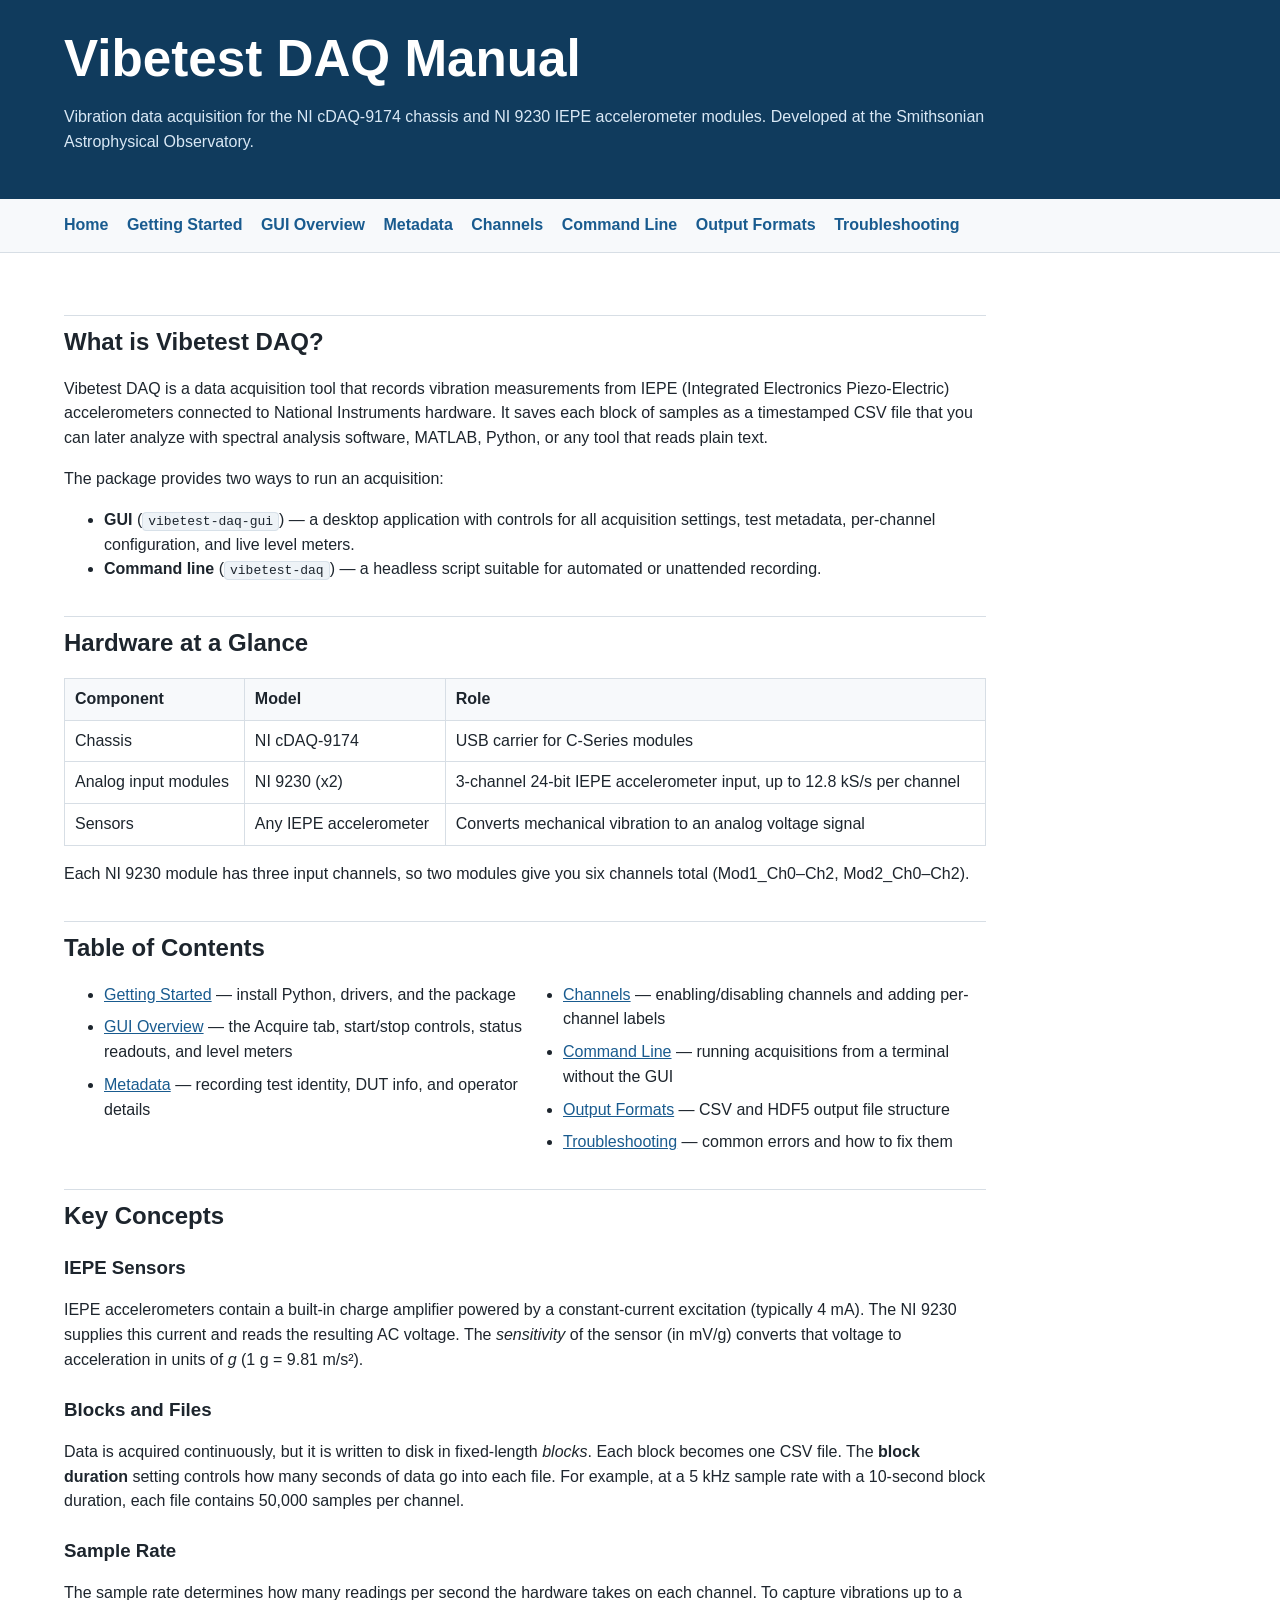
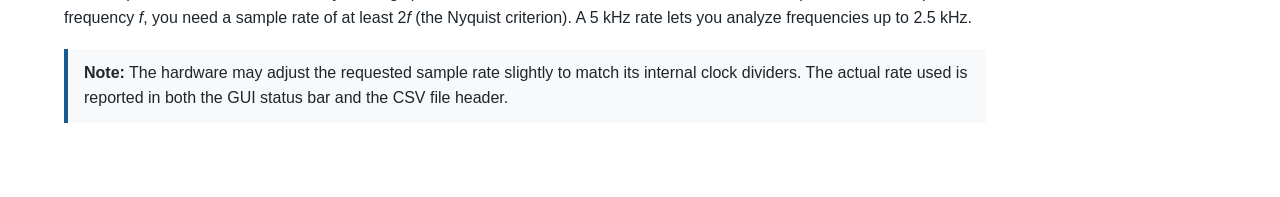
==== docs/manual/index.html @ 4ba175af "Added HDF5 output format" ====
<!DOCTYPE html>
<html lang="en">
<head>
  <meta charset="utf-8">
  <meta name="viewport" content="width=device-width, initial-scale=1">
  <title>Vibetest DAQ Manual</title>
  <link rel="stylesheet" href="manual.css">
</head>
<body>

<header>
  <h1>Vibetest DAQ Manual</h1>
  <p>Vibration data acquisition for the NI&nbsp;cDAQ-9174 chassis and NI&nbsp;9230 IEPE accelerometer modules. Developed at the Smithsonian Astrophysical Observatory.</p>
</header>

<nav>
  <a href="index.html">Home</a>
  <a href="getting-started.html">Getting Started</a>
  <a href="gui-overview.html">GUI Overview</a>
  <a href="metadata.html">Metadata</a>
  <a href="channels.html">Channels</a>
  <a href="cli.html">Command Line</a>
  <a href="csv-format.html">Output Formats</a>
  <a href="troubleshooting.html">Troubleshooting</a>
</nav>

<main>

<h2>What is Vibetest DAQ?</h2>

<p>Vibetest DAQ is a data acquisition tool that records vibration measurements from
IEPE (Integrated Electronics Piezo-Electric) accelerometers connected to National
Instruments hardware. It saves each block of samples as a timestamped CSV file that
you can later analyze with spectral analysis software, MATLAB, Python, or any tool
that reads plain text.</p>

<p>The package provides two ways to run an acquisition:</p>

<ul>
  <li><strong>GUI</strong> (<code>vibetest-daq-gui</code>) &mdash; a desktop application with
      controls for all acquisition settings, test metadata, per-channel configuration,
      and live level meters.</li>
  <li><strong>Command line</strong> (<code>vibetest-daq</code>) &mdash; a headless script
      suitable for automated or unattended recording.</li>
</ul>

<h2>Hardware at a Glance</h2>

<table>
  <tr><th>Component</th><th>Model</th><th>Role</th></tr>
  <tr><td>Chassis</td><td>NI cDAQ-9174</td><td>USB carrier for C-Series modules</td></tr>
  <tr><td>Analog input modules</td><td>NI 9230 (x2)</td><td>3-channel 24-bit IEPE accelerometer input, up to 12.8&nbsp;kS/s per channel</td></tr>
  <tr><td>Sensors</td><td>Any IEPE accelerometer</td><td>Converts mechanical vibration to an analog voltage signal</td></tr>
</table>

<p>Each NI&nbsp;9230 module has three input channels, so two modules give you six
channels total (Mod1_Ch0&ndash;Ch2, Mod2_Ch0&ndash;Ch2).</p>

<h2>Table of Contents</h2>

<ul class="toc">
  <li><a href="getting-started.html">Getting Started</a> &mdash; install Python, drivers, and the package</li>
  <li><a href="gui-overview.html">GUI Overview</a> &mdash; the Acquire tab, start/stop controls, status readouts, and level meters</li>
  <li><a href="metadata.html">Metadata</a> &mdash; recording test identity, DUT info, and operator details</li>
  <li><a href="channels.html">Channels</a> &mdash; enabling/disabling channels and adding per-channel labels</li>
  <li><a href="cli.html">Command Line</a> &mdash; running acquisitions from a terminal without the GUI</li>
  <li><a href="csv-format.html">Output Formats</a> &mdash; CSV and HDF5 output file structure</li>
  <li><a href="troubleshooting.html">Troubleshooting</a> &mdash; common errors and how to fix them</li>
</ul>

<h2>Key Concepts</h2>

<h3>IEPE Sensors</h3>
<p>IEPE accelerometers contain a built-in charge amplifier powered by a constant-current
excitation (typically 4&nbsp;mA). The NI&nbsp;9230 supplies this current and reads
the resulting AC voltage. The <em>sensitivity</em> of the sensor (in mV/g) converts
that voltage to acceleration in units of <em>g</em> (1&nbsp;g&nbsp;=&nbsp;9.81&nbsp;m/s&sup2;).</p>

<h3>Blocks and Files</h3>
<p>Data is acquired continuously, but it is written to disk in fixed-length
<em>blocks</em>. Each block becomes one CSV file. The <strong>block duration</strong>
setting controls how many seconds of data go into each file. For example, at a
5&nbsp;kHz sample rate with a 10-second block duration, each file contains
50,000 samples per channel.</p>

<h3>Sample Rate</h3>
<p>The sample rate determines how many readings per second the hardware takes on each
channel. To capture vibrations up to a frequency <em>f</em>, you need a sample rate
of at least 2<em>f</em> (the Nyquist criterion). A 5&nbsp;kHz rate lets you analyze
frequencies up to 2.5&nbsp;kHz.</p>

<div class="note">
  <strong>Note:</strong> The hardware may adjust the requested sample rate slightly
  to match its internal clock dividers. The actual rate used is reported in both the
  GUI status bar and the CSV file header.
</div>

</main>
</body>
</html>
---- docs/manual/manual.css ----
:root {
  color-scheme: light;
  --ink: #1d252d;
  --muted: #5e6b76;
  --line: #d7dee5;
  --panel: #f7f9fb;
  --accent: #195b8f;
  --accent-dark: #103b5d;
  --warn: #8a5a00;
  --ok: #236b3a;
  font-family: -apple-system, BlinkMacSystemFont, "Segoe UI", sans-serif;
}

* {
  box-sizing: border-box;
}

body {
  margin: 0;
  color: var(--ink);
  background: white;
  line-height: 1.55;
}

header {
  background: var(--accent-dark);
  color: white;
  padding: 28px clamp(18px, 5vw, 64px);
}

header p {
  max-width: 960px;
  color: #d9e8f5;
}

nav {
  border-bottom: 1px solid var(--line);
  background: var(--panel);
  padding: 10px clamp(18px, 5vw, 64px);
}

nav a {
  display: inline-block;
  margin: 4px 14px 4px 0;
  color: var(--accent);
  text-decoration: none;
  font-weight: 600;
}

main {
  max-width: 1050px;
  padding: 28px clamp(18px, 5vw, 64px) 56px;
}

h1, h2, h3 {
  line-height: 1.2;
}

h1 {
  margin: 0 0 8px;
  font-size: clamp(2rem, 5vw, 3.2rem);
}

h2 {
  margin-top: 34px;
  padding-top: 12px;
  border-top: 1px solid var(--line);
}

h3 {
  margin-top: 26px;
}

a {
  color: var(--accent);
}

code, kbd {
  background: #eef3f7;
  border: 1px solid #d8e1e9;
  border-radius: 4px;
  padding: 1px 5px;
}

table {
  border-collapse: collapse;
  width: 100%;
  margin: 16px 0;
}

th, td {
  border: 1px solid var(--line);
  padding: 8px 10px;
  text-align: left;
  vertical-align: top;
}

th {
  background: var(--panel);
}

.toc {
  columns: 2;
  column-gap: 36px;
}

.toc li {
  break-inside: avoid;
  margin: 0 0 8px;
}

.note, .warning, .example {
  border-left: 4px solid var(--accent);
  background: var(--panel);
  padding: 12px 16px;
  margin: 18px 0;
}

.warning {
  border-color: var(--warn);
}

.example {
  border-color: var(--ok);
}

.manual-figure {
  margin: 22px 0;
}

.manual-figure img {
  display: block;
  max-width: 100%;
  height: auto;
  border: 1px solid var(--line);
  background: white;
}

.manual-figure figcaption {
  color: var(--muted);
  font-size: 0.95rem;
  margin-top: 8px;
}

.next {
  margin-top: 36px;
  padding-top: 16px;
  border-top: 1px solid var(--line);
  font-weight: 600;
}

@media (max-width: 720px) {
  .toc {
    columns: 1;
  }
}
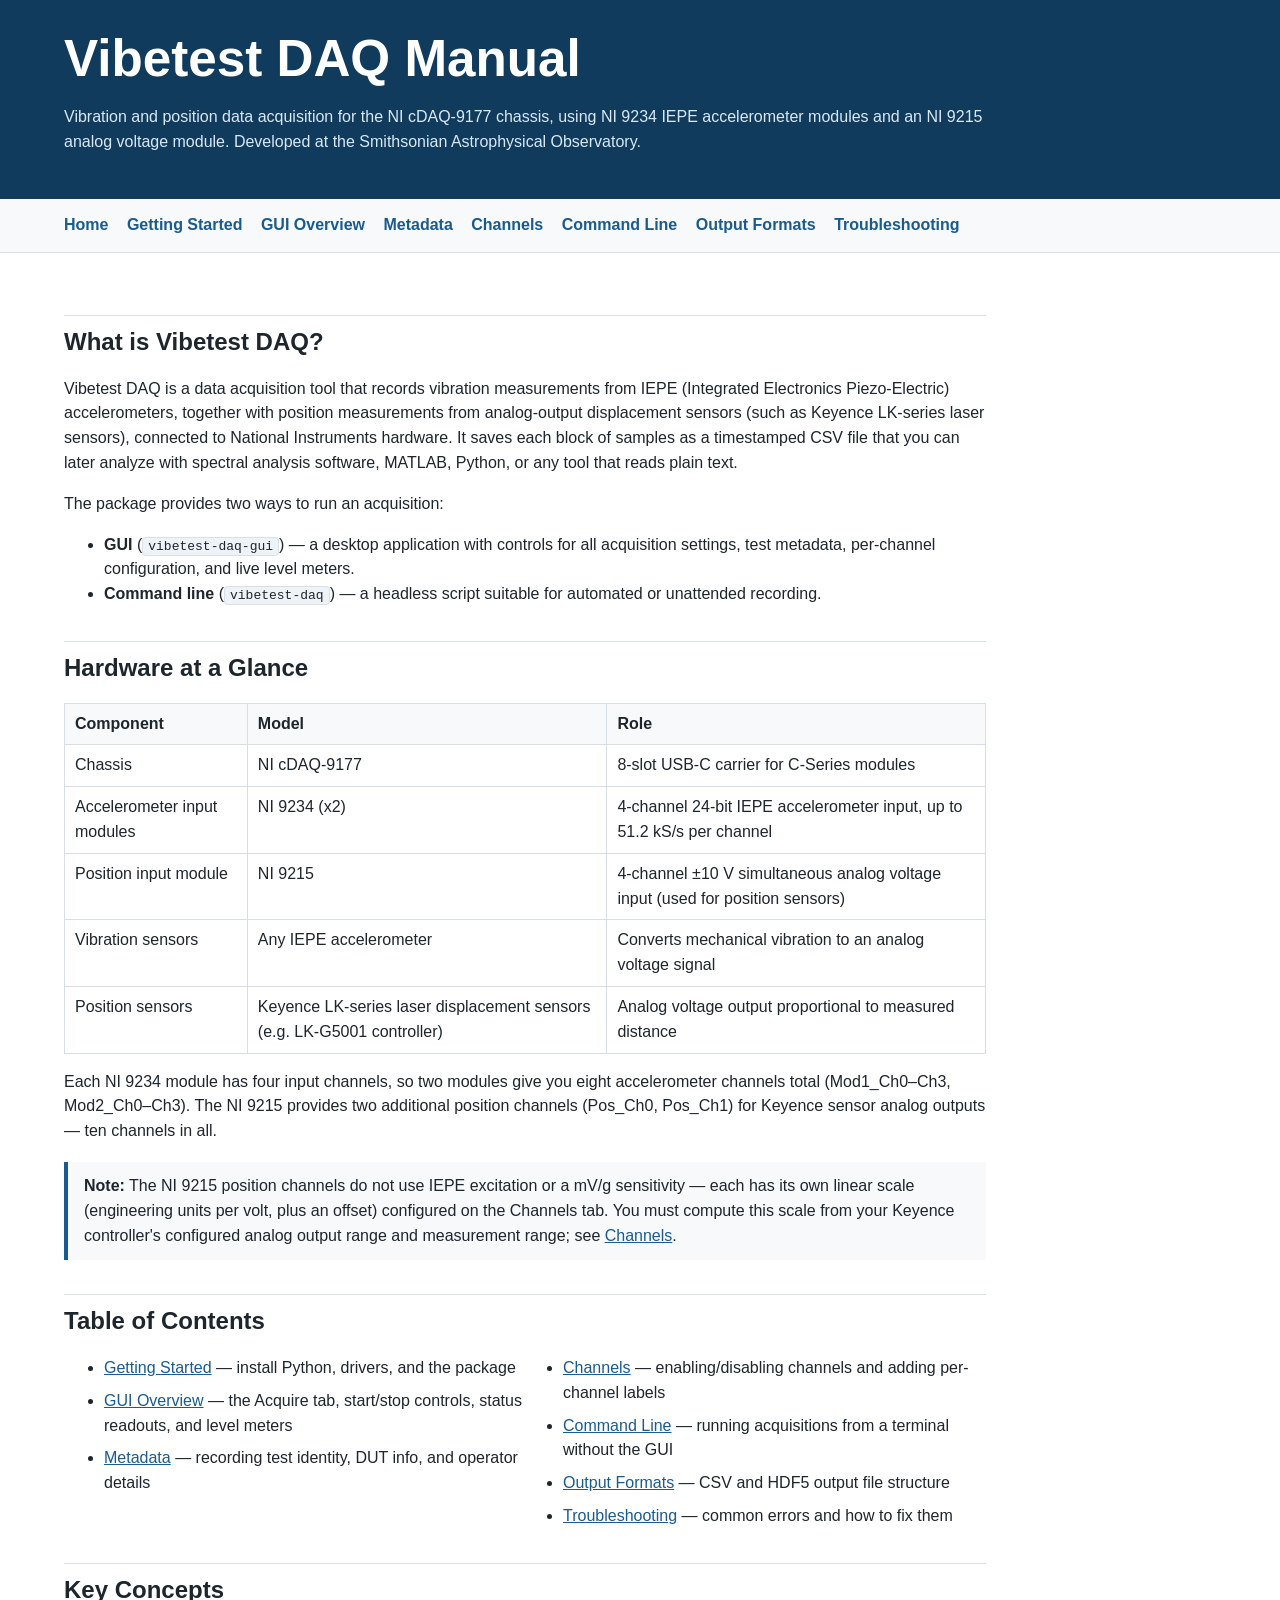
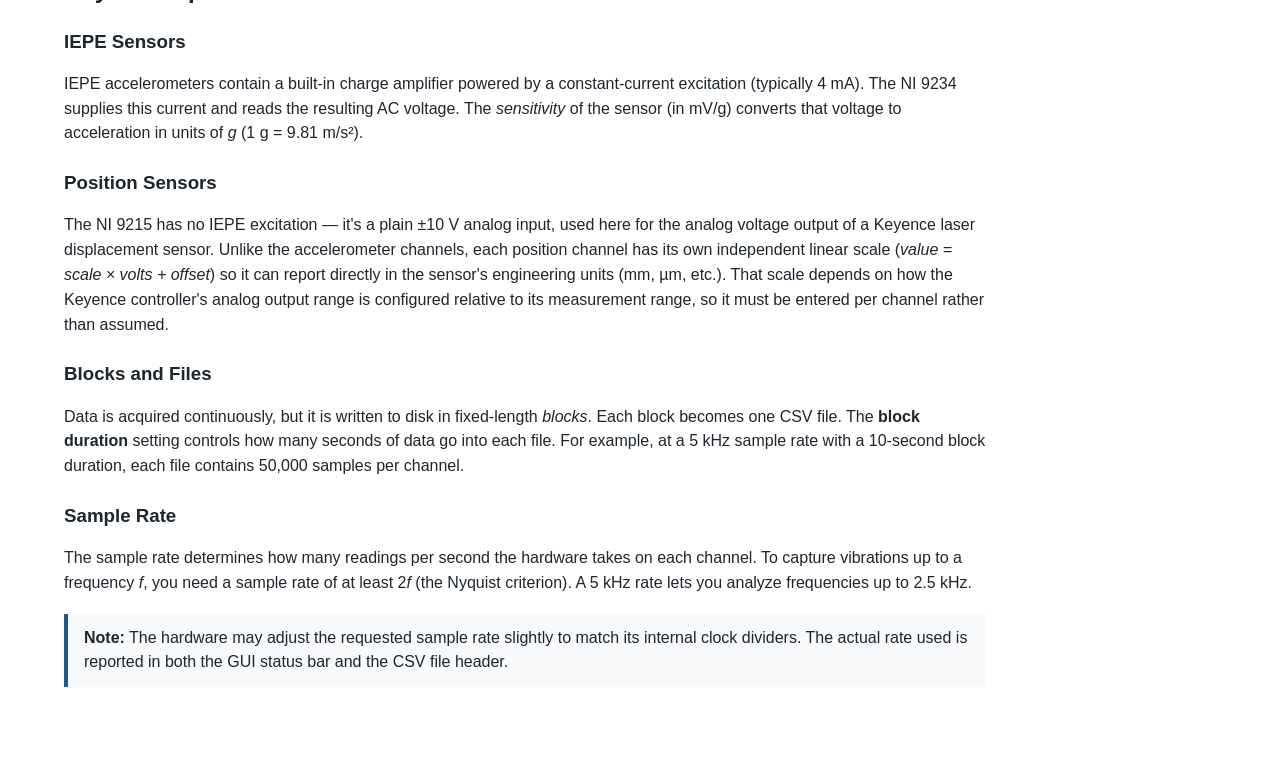
==== commit 78c30709: "Hardware update" ====
--- a/docs/manual/index.html
+++ b/docs/manual/index.html
@@ -10,7 +10,7 @@
 
 <header>
   <h1>Vibetest DAQ Manual</h1>
-  <p>Vibration data acquisition for the NI&nbsp;cDAQ-9174 chassis and NI&nbsp;9230 IEPE accelerometer modules. Developed at the Smithsonian Astrophysical Observatory.</p>
+  <p>Vibration and position data acquisition for the NI&nbsp;cDAQ-9177 chassis, using NI&nbsp;9234 IEPE accelerometer modules and an NI&nbsp;9215 analog voltage module. Developed at the Smithsonian Astrophysical Observatory.</p>
 </header>
 
 <nav>
@@ -29,10 +29,11 @@
 <h2>What is Vibetest DAQ?</h2>
 
 <p>Vibetest DAQ is a data acquisition tool that records vibration measurements from
-IEPE (Integrated Electronics Piezo-Electric) accelerometers connected to National
-Instruments hardware. It saves each block of samples as a timestamped CSV file that
-you can later analyze with spectral analysis software, MATLAB, Python, or any tool
-that reads plain text.</p>
+IEPE (Integrated Electronics Piezo-Electric) accelerometers, together with position
+measurements from analog-output displacement sensors (such as Keyence LK-series
+laser sensors), connected to National Instruments hardware. It saves each block of
+samples as a timestamped CSV file that you can later analyze with spectral analysis
+software, MATLAB, Python, or any tool that reads plain text.</p>
 
 <p>The package provides two ways to run an acquisition:</p>
 
@@ -48,13 +49,25 @@
 
 <table>
   <tr><th>Component</th><th>Model</th><th>Role</th></tr>
-  <tr><td>Chassis</td><td>NI cDAQ-9174</td><td>USB carrier for C-Series modules</td></tr>
-  <tr><td>Analog input modules</td><td>NI 9230 (x2)</td><td>3-channel 24-bit IEPE accelerometer input, up to 12.8&nbsp;kS/s per channel</td></tr>
-  <tr><td>Sensors</td><td>Any IEPE accelerometer</td><td>Converts mechanical vibration to an analog voltage signal</td></tr>
+  <tr><td>Chassis</td><td>NI cDAQ-9177</td><td>8-slot USB-C carrier for C-Series modules</td></tr>
+  <tr><td>Accelerometer input modules</td><td>NI 9234 (x2)</td><td>4-channel 24-bit IEPE accelerometer input, up to 51.2&nbsp;kS/s per channel</td></tr>
+  <tr><td>Position input module</td><td>NI 9215</td><td>4-channel &plusmn;10&nbsp;V simultaneous analog voltage input (used for position sensors)</td></tr>
+  <tr><td>Vibration sensors</td><td>Any IEPE accelerometer</td><td>Converts mechanical vibration to an analog voltage signal</td></tr>
+  <tr><td>Position sensors</td><td>Keyence LK-series laser displacement sensors (e.g. LK-G5001 controller)</td><td>Analog voltage output proportional to measured distance</td></tr>
 </table>
 
-<p>Each NI&nbsp;9230 module has three input channels, so two modules give you six
-channels total (Mod1_Ch0&ndash;Ch2, Mod2_Ch0&ndash;Ch2).</p>
+<p>Each NI&nbsp;9234 module has four input channels, so two modules give you eight
+accelerometer channels total (Mod1_Ch0&ndash;Ch3, Mod2_Ch0&ndash;Ch3). The NI&nbsp;9215
+provides two additional position channels (Pos_Ch0, Pos_Ch1) for Keyence sensor
+analog outputs — ten channels in all.</p>
+
+<div class="note">
+  <strong>Note:</strong> The NI&nbsp;9215 position channels do not use IEPE excitation
+  or a mV/g sensitivity — each has its own linear scale (engineering units per volt,
+  plus an offset) configured on the Channels tab. You must compute this scale from
+  your Keyence controller's configured analog output range and measurement range; see
+  <a href="channels.html">Channels</a>.
+</div>
 
 <h2>Table of Contents</h2>
 
@@ -72,9 +85,18 @@
 
 <h3>IEPE Sensors</h3>
 <p>IEPE accelerometers contain a built-in charge amplifier powered by a constant-current
-excitation (typically 4&nbsp;mA). The NI&nbsp;9230 supplies this current and reads
+excitation (typically 4&nbsp;mA). The NI&nbsp;9234 supplies this current and reads
 the resulting AC voltage. The <em>sensitivity</em> of the sensor (in mV/g) converts
 that voltage to acceleration in units of <em>g</em> (1&nbsp;g&nbsp;=&nbsp;9.81&nbsp;m/s&sup2;).</p>
+
+<h3>Position Sensors</h3>
+<p>The NI&nbsp;9215 has no IEPE excitation — it's a plain &plusmn;10&nbsp;V analog
+input, used here for the analog voltage output of a Keyence laser displacement
+sensor. Unlike the accelerometer channels, each position channel has its own
+independent linear scale (<em>value = scale &times; volts + offset</em>) so it can
+report directly in the sensor's engineering units (mm, &micro;m, etc.). That scale
+depends on how the Keyence controller's analog output range is configured relative
+to its measurement range, so it must be entered per channel rather than assumed.</p>
 
 <h3>Blocks and Files</h3>
 <p>Data is acquired continuously, but it is written to disk in fixed-length
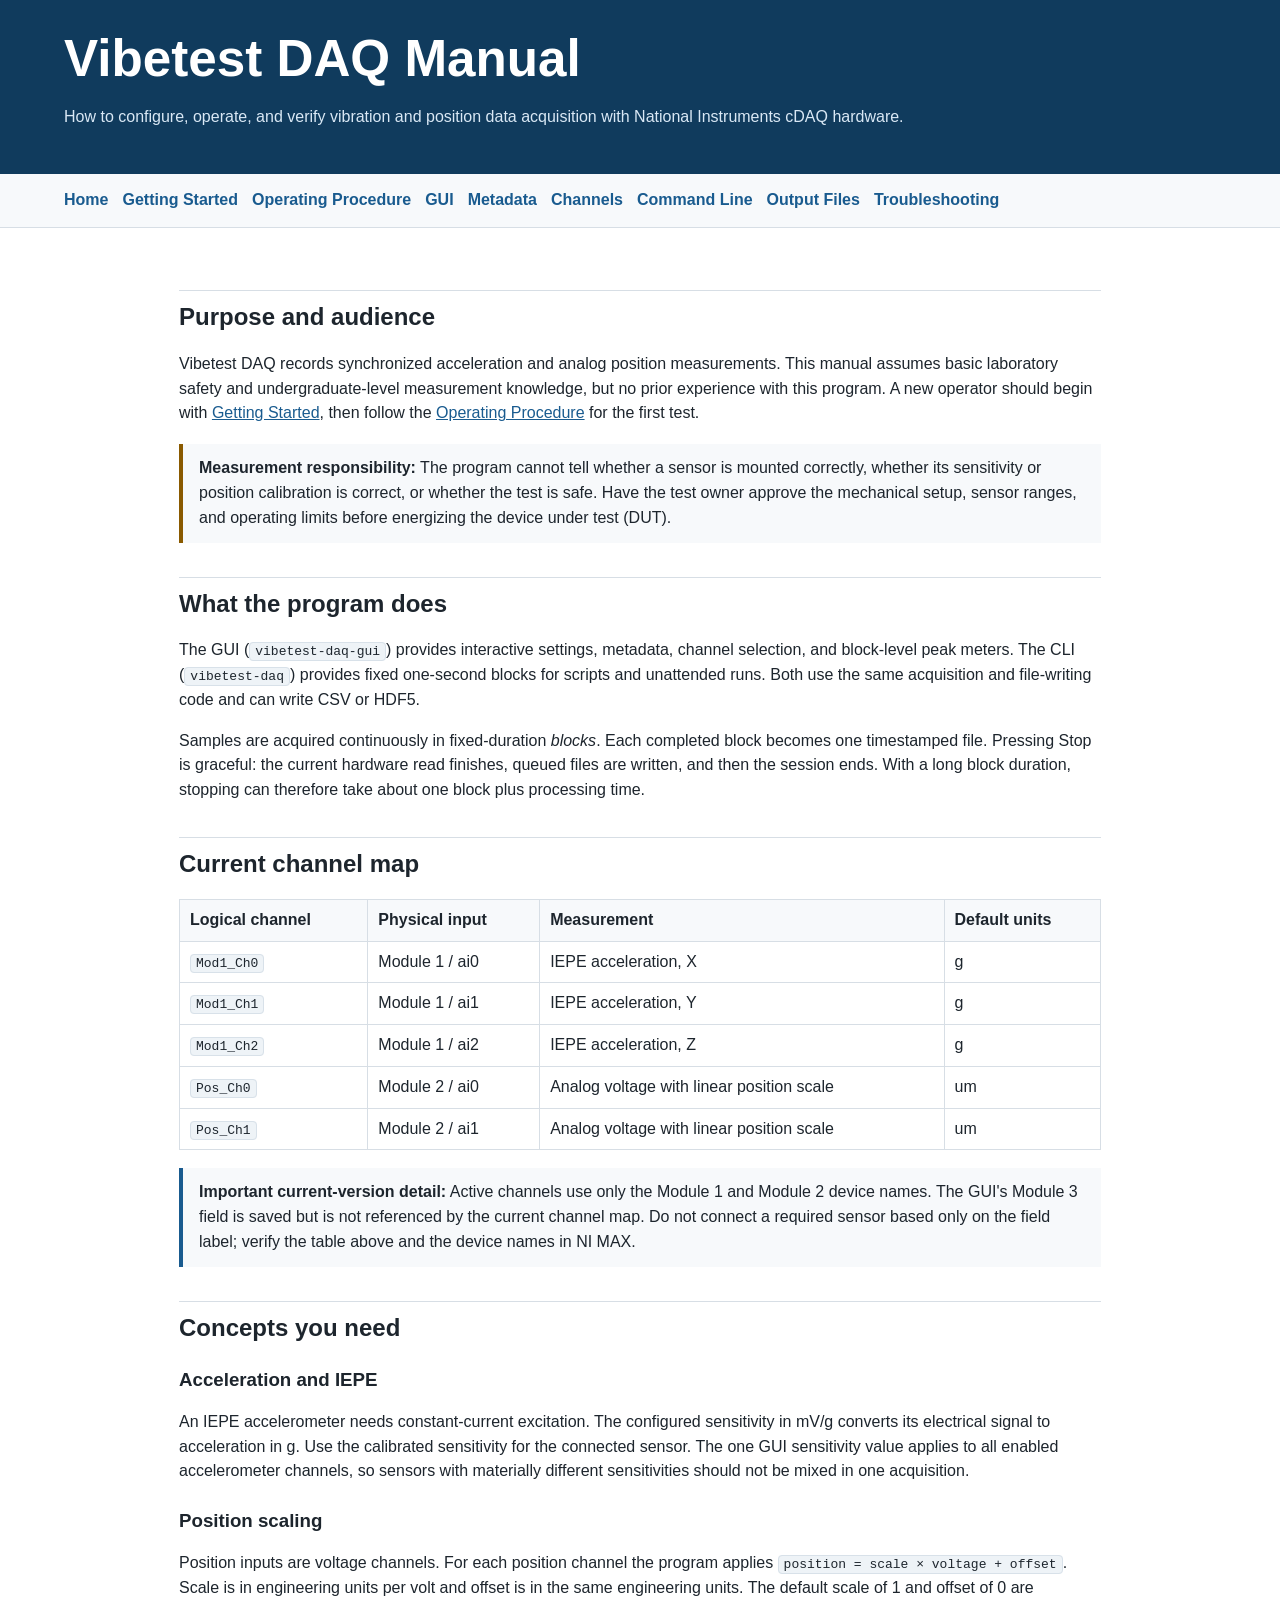
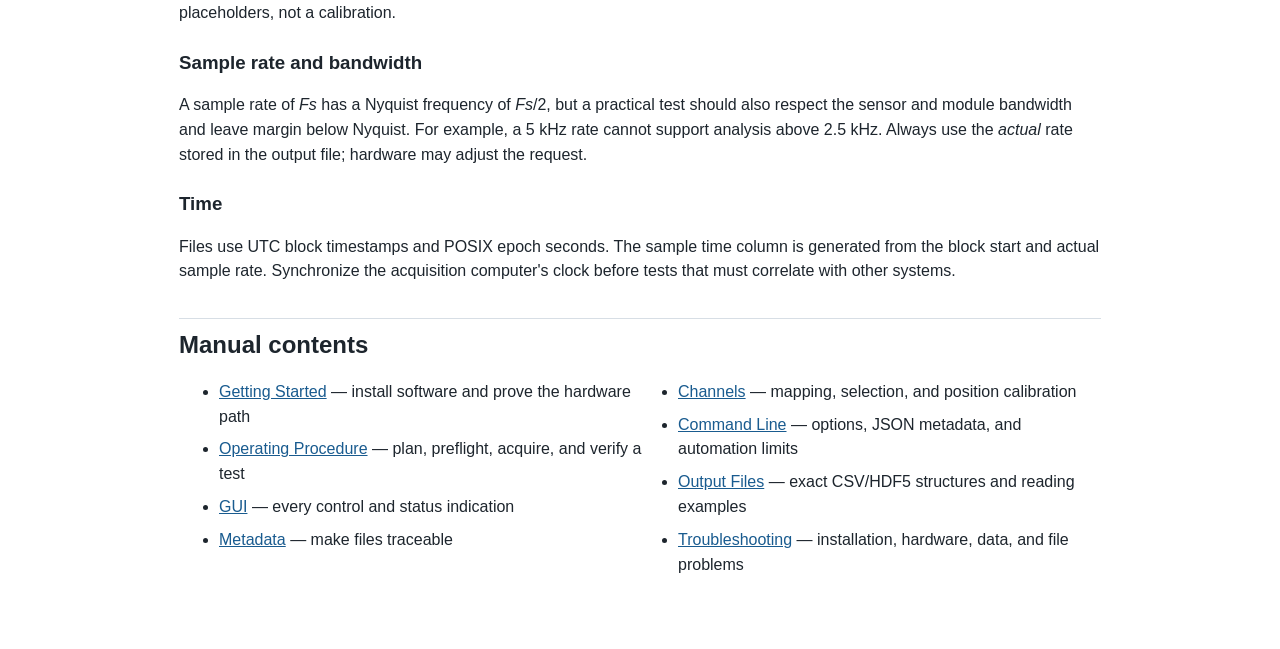
==== commit 87f65934: "docs: overhaul DAQ user manual" ====
--- a/docs/manual/index.html
+++ b/docs/manual/index.html
@@ -1,122 +1,32 @@
 <!DOCTYPE html>
-<html lang="en">
-<head>
-  <meta charset="utf-8">
-  <meta name="viewport" content="width=device-width, initial-scale=1">
-  <title>Vibetest DAQ Manual</title>
-  <link rel="stylesheet" href="manual.css">
-</head>
-<body>
+<html lang="en"><head><meta charset="utf-8"><meta name="viewport" content="width=device-width, initial-scale=1">
+<title>Vibetest DAQ Manual</title><link rel="stylesheet" href="manual.css"></head><body>
+<header><h1>Vibetest DAQ Manual</h1><p>How to configure, operate, and verify vibration and position data acquisition with National Instruments cDAQ hardware.</p></header>
+<nav><a href="index.html">Home</a><a href="getting-started.html">Getting Started</a><a href="workflow.html">Operating Procedure</a><a href="gui-overview.html">GUI</a><a href="metadata.html">Metadata</a><a href="channels.html">Channels</a><a href="cli.html">Command Line</a><a href="csv-format.html">Output Files</a><a href="troubleshooting.html">Troubleshooting</a></nav>
+<main>
+<h2>Purpose and audience</h2>
+<p>Vibetest DAQ records synchronized acceleration and analog position measurements. This manual assumes basic laboratory safety and undergraduate-level measurement knowledge, but no prior experience with this program. A new operator should begin with <a href="getting-started.html">Getting Started</a>, then follow the <a href="workflow.html">Operating Procedure</a> for the first test.</p>
+<div class="warning"><strong>Measurement responsibility:</strong> The program cannot tell whether a sensor is mounted correctly, whether its sensitivity or position calibration is correct, or whether the test is safe. Have the test owner approve the mechanical setup, sensor ranges, and operating limits before energizing the device under test (DUT).</div>
 
-<header>
-  <h1>Vibetest DAQ Manual</h1>
-  <p>Vibration and position data acquisition for the NI&nbsp;cDAQ-9177 chassis, using NI&nbsp;9234 IEPE accelerometer modules and an NI&nbsp;9215 analog voltage module. Developed at the Smithsonian Astrophysical Observatory.</p>
-</header>
+<h2>What the program does</h2>
+<p>The GUI (<code>vibetest-daq-gui</code>) provides interactive settings, metadata, channel selection, and block-level peak meters. The CLI (<code>vibetest-daq</code>) provides fixed one-second blocks for scripts and unattended runs. Both use the same acquisition and file-writing code and can write CSV or HDF5.</p>
+<p>Samples are acquired continuously in fixed-duration <em>blocks</em>. Each completed block becomes one timestamped file. Pressing Stop is graceful: the current hardware read finishes, queued files are written, and then the session ends. With a long block duration, stopping can therefore take about one block plus processing time.</p>
 
-<nav>
-  <a href="index.html">Home</a>
-  <a href="getting-started.html">Getting Started</a>
-  <a href="gui-overview.html">GUI Overview</a>
-  <a href="metadata.html">Metadata</a>
-  <a href="channels.html">Channels</a>
-  <a href="cli.html">Command Line</a>
-  <a href="csv-format.html">Output Formats</a>
-  <a href="troubleshooting.html">Troubleshooting</a>
-</nav>
+<h2>Current channel map</h2>
+<table><tr><th>Logical channel</th><th>Physical input</th><th>Measurement</th><th>Default units</th></tr>
+<tr><td><code>Mod1_Ch0</code></td><td>Module 1 / ai0</td><td>IEPE acceleration, X</td><td>g</td></tr>
+<tr><td><code>Mod1_Ch1</code></td><td>Module 1 / ai1</td><td>IEPE acceleration, Y</td><td>g</td></tr>
+<tr><td><code>Mod1_Ch2</code></td><td>Module 1 / ai2</td><td>IEPE acceleration, Z</td><td>g</td></tr>
+<tr><td><code>Pos_Ch0</code></td><td>Module 2 / ai0</td><td>Analog voltage with linear position scale</td><td>um</td></tr>
+<tr><td><code>Pos_Ch1</code></td><td>Module 2 / ai1</td><td>Analog voltage with linear position scale</td><td>um</td></tr></table>
+<div class="note"><strong>Important current-version detail:</strong> Active channels use only the Module 1 and Module 2 device names. The GUI's Module 3 field is saved but is not referenced by the current channel map. Do not connect a required sensor based only on the field label; verify the table above and the device names in NI MAX.</div>
 
-<main>
+<h2>Concepts you need</h2>
+<h3>Acceleration and IEPE</h3><p>An IEPE accelerometer needs constant-current excitation. The configured sensitivity in mV/g converts its electrical signal to acceleration in g. Use the calibrated sensitivity for the connected sensor. The one GUI sensitivity value applies to all enabled accelerometer channels, so sensors with materially different sensitivities should not be mixed in one acquisition.</p>
+<h3>Position scaling</h3><p>Position inputs are voltage channels. For each position channel the program applies <code>position = scale &times; voltage + offset</code>. Scale is in engineering units per volt and offset is in the same engineering units. The default scale of 1 and offset of 0 are placeholders, not a calibration.</p>
+<h3>Sample rate and bandwidth</h3><p>A sample rate of <em>Fs</em> has a Nyquist frequency of <em>Fs</em>/2, but a practical test should also respect the sensor and module bandwidth and leave margin below Nyquist. For example, a 5 kHz rate cannot support analysis above 2.5 kHz. Always use the <em>actual</em> rate stored in the output file; hardware may adjust the request.</p>
+<h3>Time</h3><p>Files use UTC block timestamps and POSIX epoch seconds. The sample time column is generated from the block start and actual sample rate. Synchronize the acquisition computer's clock before tests that must correlate with other systems.</p>
 
-<h2>What is Vibetest DAQ?</h2>
-
-<p>Vibetest DAQ is a data acquisition tool that records vibration measurements from
-IEPE (Integrated Electronics Piezo-Electric) accelerometers, together with position
-measurements from analog-output displacement sensors (such as Keyence LK-series
-laser sensors), connected to National Instruments hardware. It saves each block of
-samples as a timestamped CSV file that you can later analyze with spectral analysis
-software, MATLAB, Python, or any tool that reads plain text.</p>
-
-<p>The package provides two ways to run an acquisition:</p>
-
-<ul>
-  <li><strong>GUI</strong> (<code>vibetest-daq-gui</code>) &mdash; a desktop application with
-      controls for all acquisition settings, test metadata, per-channel configuration,
-      and live level meters.</li>
-  <li><strong>Command line</strong> (<code>vibetest-daq</code>) &mdash; a headless script
-      suitable for automated or unattended recording.</li>
-</ul>
-
-<h2>Hardware at a Glance</h2>
-
-<table>
-  <tr><th>Component</th><th>Model</th><th>Role</th></tr>
-  <tr><td>Chassis</td><td>NI cDAQ-9177</td><td>8-slot USB-C carrier for C-Series modules</td></tr>
-  <tr><td>Accelerometer input modules</td><td>NI 9234 (x2)</td><td>4-channel 24-bit IEPE accelerometer input, up to 51.2&nbsp;kS/s per channel</td></tr>
-  <tr><td>Position input module</td><td>NI 9215</td><td>4-channel &plusmn;10&nbsp;V simultaneous analog voltage input (used for position sensors)</td></tr>
-  <tr><td>Vibration sensors</td><td>Any IEPE accelerometer</td><td>Converts mechanical vibration to an analog voltage signal</td></tr>
-  <tr><td>Position sensors</td><td>Keyence LK-series laser displacement sensors (e.g. LK-G5001 controller)</td><td>Analog voltage output proportional to measured distance</td></tr>
-</table>
-
-<p>Each NI&nbsp;9234 module has four input channels, so two modules give you eight
-accelerometer channels total (Mod1_Ch0&ndash;Ch3, Mod2_Ch0&ndash;Ch3). The NI&nbsp;9215
-provides two additional position channels (Pos_Ch0, Pos_Ch1) for Keyence sensor
-analog outputs — ten channels in all.</p>
-
-<div class="note">
-  <strong>Note:</strong> The NI&nbsp;9215 position channels do not use IEPE excitation
-  or a mV/g sensitivity — each has its own linear scale (engineering units per volt,
-  plus an offset) configured on the Channels tab. You must compute this scale from
-  your Keyence controller's configured analog output range and measurement range; see
-  <a href="channels.html">Channels</a>.
-</div>
-
-<h2>Table of Contents</h2>
-
-<ul class="toc">
-  <li><a href="getting-started.html">Getting Started</a> &mdash; install Python, drivers, and the package</li>
-  <li><a href="gui-overview.html">GUI Overview</a> &mdash; the Acquire tab, start/stop controls, status readouts, and level meters</li>
-  <li><a href="metadata.html">Metadata</a> &mdash; recording test identity, DUT info, and operator details</li>
-  <li><a href="channels.html">Channels</a> &mdash; enabling/disabling channels and adding per-channel labels</li>
-  <li><a href="cli.html">Command Line</a> &mdash; running acquisitions from a terminal without the GUI</li>
-  <li><a href="csv-format.html">Output Formats</a> &mdash; CSV and HDF5 output file structure</li>
-  <li><a href="troubleshooting.html">Troubleshooting</a> &mdash; common errors and how to fix them</li>
-</ul>
-
-<h2>Key Concepts</h2>
-
-<h3>IEPE Sensors</h3>
-<p>IEPE accelerometers contain a built-in charge amplifier powered by a constant-current
-excitation (typically 4&nbsp;mA). The NI&nbsp;9234 supplies this current and reads
-the resulting AC voltage. The <em>sensitivity</em> of the sensor (in mV/g) converts
-that voltage to acceleration in units of <em>g</em> (1&nbsp;g&nbsp;=&nbsp;9.81&nbsp;m/s&sup2;).</p>
-
-<h3>Position Sensors</h3>
-<p>The NI&nbsp;9215 has no IEPE excitation — it's a plain &plusmn;10&nbsp;V analog
-input, used here for the analog voltage output of a Keyence laser displacement
-sensor. Unlike the accelerometer channels, each position channel has its own
-independent linear scale (<em>value = scale &times; volts + offset</em>) so it can
-report directly in the sensor's engineering units (mm, &micro;m, etc.). That scale
-depends on how the Keyence controller's analog output range is configured relative
-to its measurement range, so it must be entered per channel rather than assumed.</p>
-
-<h3>Blocks and Files</h3>
-<p>Data is acquired continuously, but it is written to disk in fixed-length
-<em>blocks</em>. Each block becomes one CSV file. The <strong>block duration</strong>
-setting controls how many seconds of data go into each file. For example, at a
-5&nbsp;kHz sample rate with a 10-second block duration, each file contains
-50,000 samples per channel.</p>
-
-<h3>Sample Rate</h3>
-<p>The sample rate determines how many readings per second the hardware takes on each
-channel. To capture vibrations up to a frequency <em>f</em>, you need a sample rate
-of at least 2<em>f</em> (the Nyquist criterion). A 5&nbsp;kHz rate lets you analyze
-frequencies up to 2.5&nbsp;kHz.</p>
-
-<div class="note">
-  <strong>Note:</strong> The hardware may adjust the requested sample rate slightly
-  to match its internal clock dividers. The actual rate used is reported in both the
-  GUI status bar and the CSV file header.
-</div>
-
-</main>
-</body>
-</html>
+<h2>Manual contents</h2>
+<ul class="toc"><li><a href="getting-started.html">Getting Started</a> — install software and prove the hardware path</li><li><a href="workflow.html">Operating Procedure</a> — plan, preflight, acquire, and verify a test</li><li><a href="gui-overview.html">GUI</a> — every control and status indication</li><li><a href="metadata.html">Metadata</a> — make files traceable</li><li><a href="channels.html">Channels</a> — mapping, selection, and position calibration</li><li><a href="cli.html">Command Line</a> — options, JSON metadata, and automation limits</li><li><a href="csv-format.html">Output Files</a> — exact CSV/HDF5 structures and reading examples</li><li><a href="troubleshooting.html">Troubleshooting</a> — installation, hardware, data, and file problems</li></ul>
+</main></body></html>
--- a/docs/manual/manual.css
+++ b/docs/manual/manual.css
@@ -49,6 +49,7 @@
 
 main {
   max-width: 1050px;
+  margin: 0 auto;
   padding: 28px clamp(18px, 5vw, 64px) 56px;
 }
 
@@ -80,6 +81,20 @@
   border: 1px solid #d8e1e9;
   border-radius: 4px;
   padding: 1px 5px;
+}
+
+pre {
+  overflow-x: auto;
+  background: #f2f5f8;
+  border: 1px solid var(--line);
+  border-radius: 5px;
+  padding: 14px 16px;
+}
+
+pre code {
+  border: 0;
+  padding: 0;
+  background: transparent;
 }
 
 table {
@@ -149,8 +164,26 @@
   font-weight: 600;
 }
 
+.checklist {
+  list-style: none;
+  padding-left: 0;
+}
+
+.checklist li::before {
+  content: "\2610";
+  display: inline-block;
+  width: 1.6em;
+  color: var(--accent-dark);
+  font-weight: 700;
+}
+
 @media (max-width: 720px) {
   .toc {
     columns: 1;
   }
+
+  table {
+    display: block;
+    overflow-x: auto;
+  }
 }
